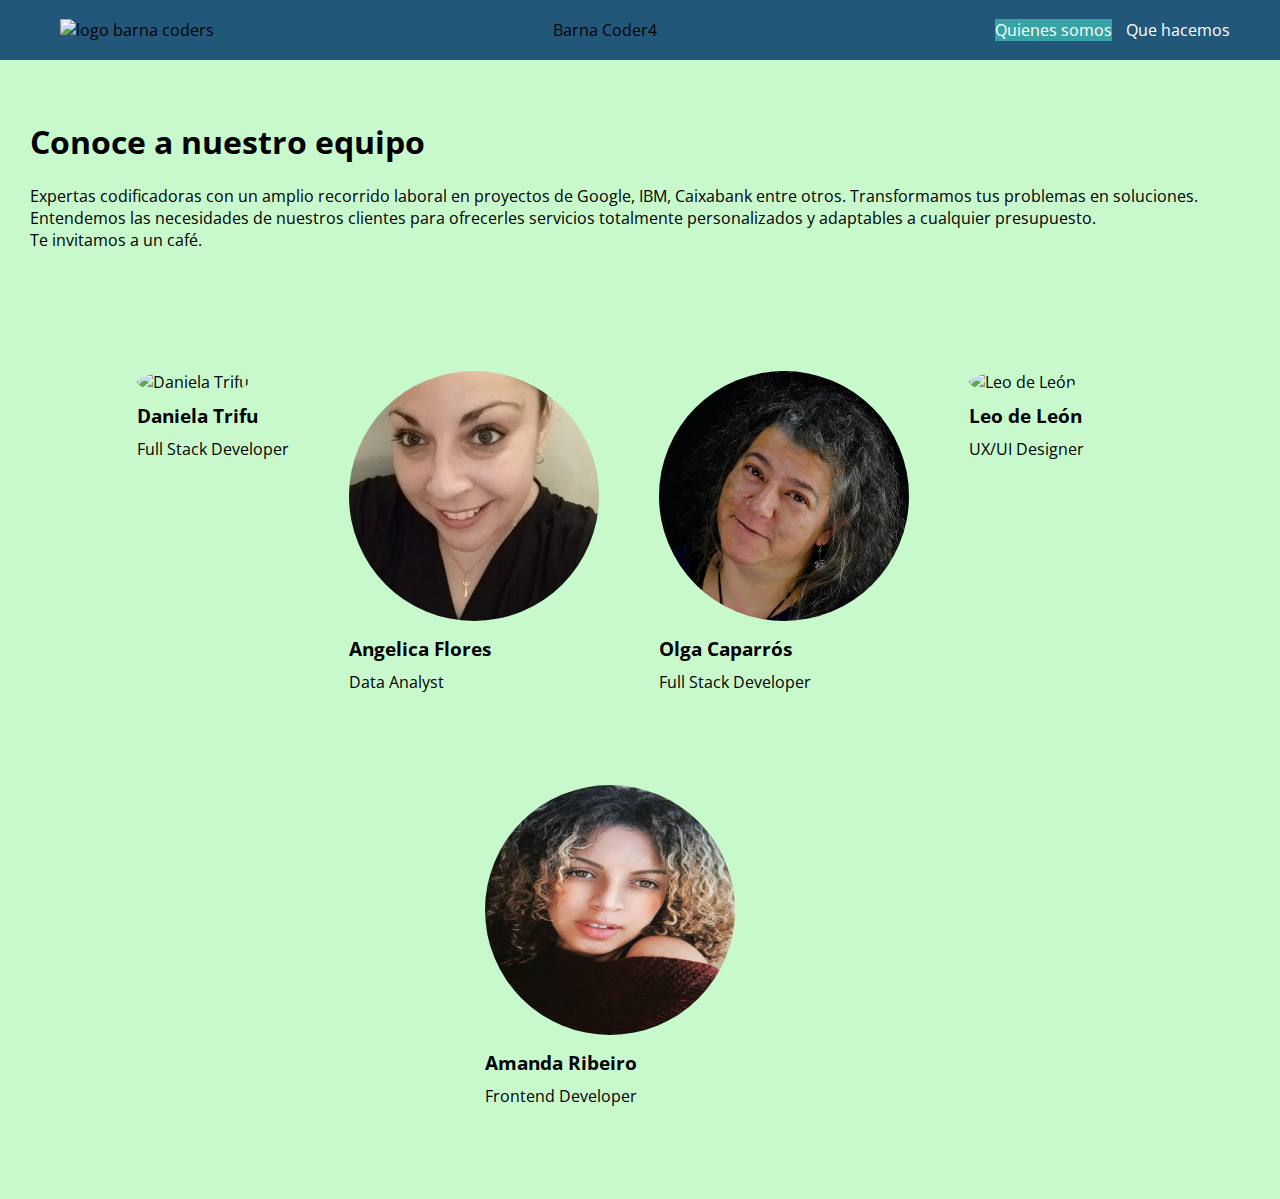
==== index.html @ 10e677a1 "nombre grupo fallido" ====
<!DOCTYPE html>
<html lang="es">

<head>
    <title>Barna coders4</title>
    <meta charset="UTF-8">
    <meta name="viewport" content="width=device-width, initial-scale=1.0">
    <meta http-equiv="Content-Type" content="text/html;charset=UTF-8">
    <link rel="stylesheet" href="Style.css">
    <link rel="preconnect" href="https://fonts.gstatic.com">
    <link href="https://fonts.googleapis.com/css2?family=Open+Sans&display=swap" rel="stylesheet">
    <script src="https://kit.fontawesome.com/9fef65b42c.js" crossorigin="anonymous">
    </script>
</head>

<body>
<header>
    <img class="logo" alt="logo barna coders" src="https://i.pinimg.com/originals/ea/5e/b5/ea5eb5d1ce9b44cc23c1528d5fdbd3b2.jpg">
    <aside>Barna Coder4</aside>

    <nav>
        <ul class="nav_link">
            <li><a class="active" href="index.html">Quienes somos</a></li>
            <li><a href="#">Que hacemos</a></li>
        </ul>
    </nav>
    <!--    <nav class="menu burger">-->
    <!--        <svg xmlns="http://www.w3.org/2000/svg" width="24" height="16">-->
    <!--            <g fill="#eeebdd" fill-rule="evenodd">-->
    <!--                <path d="M0 0h24v2H0zM0 7h24v2H0zM0 14h24v2H0z" />-->
    <!--            </g>-->
    <!--        </svg>-->
    <!--    </nav>-->
</header>
<!--content-->
<div class="content">
    <h1>Conoce a nuestro equipo</h1>
    <br>
    <p>Expertas codificadoras con un amplio recorrido laboral en proyectos de Google, IBM, Caixabank entre otros. Transformamos tus problemas en soluciones. Entendemos las necesidades de nuestros clientes para ofrecerles servicios totalmente personalizados y adaptables a cualquier presupuesto.
        <br>Te invitamos a un cafe&#769;.</p>
    <!--    card team-->
    <div class="cards">
        <!--Daniela Trifu-->
        <div class="card"><img src="assets/13.jpg" alt="Daniela Trifu" class="cardimg">
            <h3 class="cardname">Daniela Trifu</h3>
            <p class="cardposition"> Full Stack Developer </p>
            <a href="https://www.linkedin.com/in/daniela-trifu/" target="_blank"> <i class="fa fa-linkedin">
            </i> </a>
            <a href="https://github.com/superco-art" target="_blank"> <i class="fab fa-github" >
            </i> </a>
        </div>
        <!--Angelica Flores-->
        <div class="card"><img src="assets/14.jpg" alt="Angelica Flores" class="cardimg">
            <h3 class="cardname">Angelica Flores</h3>
            <p class="cardposition"> Data Analyst </p>
            <a href="https://www.linkedin.com/in/angie-flower" target="_blank" > <i class="fa fa-linkedin">
            </i> </a>
            <a href="https://github.com/AngieFlower" target="_blank"> <i class="fab fa-github">
            </i> </a>
        </div>
        <!--Olga Caparrós-->
        <div class="card"><img src="assets/olga.jpg" alt="Olga Caparrós" class="cardimg">
            <h3 class="cardname">Olga Caparrós</h3>
            <p class="cardposition"> Full Stack Developer </p>
            <a href="http://www.linkedin.com/in/olgacaparrósfemtech" target="_blank"> <i class="fa fa-linkedin">
            </i> </a>
            <a href="https://github.com/OlgaFemTech1" target="_blank"> <i class="fab fa-github">
            </i> </a>
        </div>
        <!--Leo de León-->
        <div class="card"><img src="assets/leo.jpg" alt="Leo de León" class="cardimg">
            <h3 class="cardname">Leo de León</h3>
            <p class="cardposition"> UX/UI Designer
            </p>
            <a href="https://www.linkedin.com/in/leonoradeleonivina/" target="_blank" > <i class="fa fa-linkedin">
            </i> </a>
            <a href="https://github.com/leobarna" target="_blank"> <i class="fab fa-github">
            </i> </a>
        </div>
        <!--Amanda Ribeiro-->
        <div class="card"><img src="assets/amanda.jpg" alt="Amanda Ribeiro" class="cardimg">
            <h3 class="cardname">Amanda Ribeiro </h3>
            <p class="cardposition"> Frontend Developer   </p>
            <a href="https://www.linkedin.com/in/ribeiro-amanda99" target="_blank"> <i class="fa fa-linkedin">
            </i> </a>
            <a href="https://github.com/ribeirohh" target="_blank"> <i class="fab fa-github">
            </i> </a>
        </div>
    </div>
</div>
</body>

</html>
---- Style.css ----
/*body {*/
/*    background-color: darkseagreen;*/
/*}*/
/*!*.img-logo {*!*/
/*!*    width: 50px;*!*/
/*!*    height: 50px;*!*/
/*!*    border: 2px solid red;*!*/
/*!*    border-radius: 10px;*!*/
/*!*    box-shadow: 5px 10px;*!*/

/*!*}*!*/
/*!*nav{*!*/
/*!*    display: flex; flex-direction: row;*!*/
/*!*    justify-content: space-between;*!*/


/*!*}*!*/
/*!*ul {*!*/
/*!*    list-style-type: none;*!*/

/*!*}*!*/
/*!*li {*!*/
/*!*    display: inline-block;*!*/

/*!*}*!*/
/*h1{*/
/*    font-size: medium;*/
/*    color: darkblue;*/

/*    }*/
/*p{*/
/*    font-size: small;*/
/*    color: mediumblue;*/
/*}*/
/*!* .card {*/
/*    width: 250px;*/
/*    height: 250px;*/
/*    text-align: center;*/
/*}*/
/*div image {*/
/*    height: 250px;*/
/*    width: 250px;*/
/*    overflow: hidden;*/
/*}*/
/*.image {*/
/*    border-radius: 50%;*/
/*    align-items:center;*/
/*    height: 250px;*/
/*    width: 250px;*/
/*} *!*/
/*.card {*/
/*    width: 350px;*/
/*    height: auto;*/
/*    text-align: center;*/
/*}*/

/*img{*/
/*    border-radius: 50%;*/
/*    width: 250px;*/
/*    height: auto;*/
/*}*/
*{
    font-family: 'Open Sans', sans-serif;
    box-sizing: border-box;
    margin: 0;
    padding: 0;
}
body{
    background-color:#c7f9cc;
}
/*header*/
header{
    display: flex;
    justify-content: space-between;
    align-items: center;
    background-color: #22577A;
    height: 60px;
    padding: 0 40px;
}
.nav_link li{
    display:inline-block;
    margin-right: 10px;
}
li, a, h2{
    font-size:16px;
    color: white;
    text-decoration: none;
    list-style: none;
}

header .active {
    background-color: #38A3A5;
}
header a:hover:not(.active) {
    background-color: #38A3A5;
    opacity: 0.5;
}
img.logo {
    max-width: 80%;
    max-height: 80%;
    margin-left: 20px;
}
.{
    float: left
    margin-right: 20px  ;
}




/*contenido*/
.content {
    max-width: auto;
    margin-right: auto;
    margin-left: auto;
    padding: 60px 30px;
}
.cards{
    display: flex;
    justify-content: center;
    flex-wrap: wrap;
    margin-top: 60px;
}
.card {
    margin-right: 60px;
        margin-top: 60px;
}
.card .cardimg{
    height: 250px;
    width: 250px;
    border-radius: 50%;
}
.imgcard{
    max-width: 100%;
    max-height: 100%;
}
.cardname{
    margin-top: 10px;
}
.cardposition{
    padding:  10px 0 10px 0;
}
.fa-linkedin,.fa-github{
    color: black;
    margin-right: 5px;
}
@media (min-width: 548px){

}
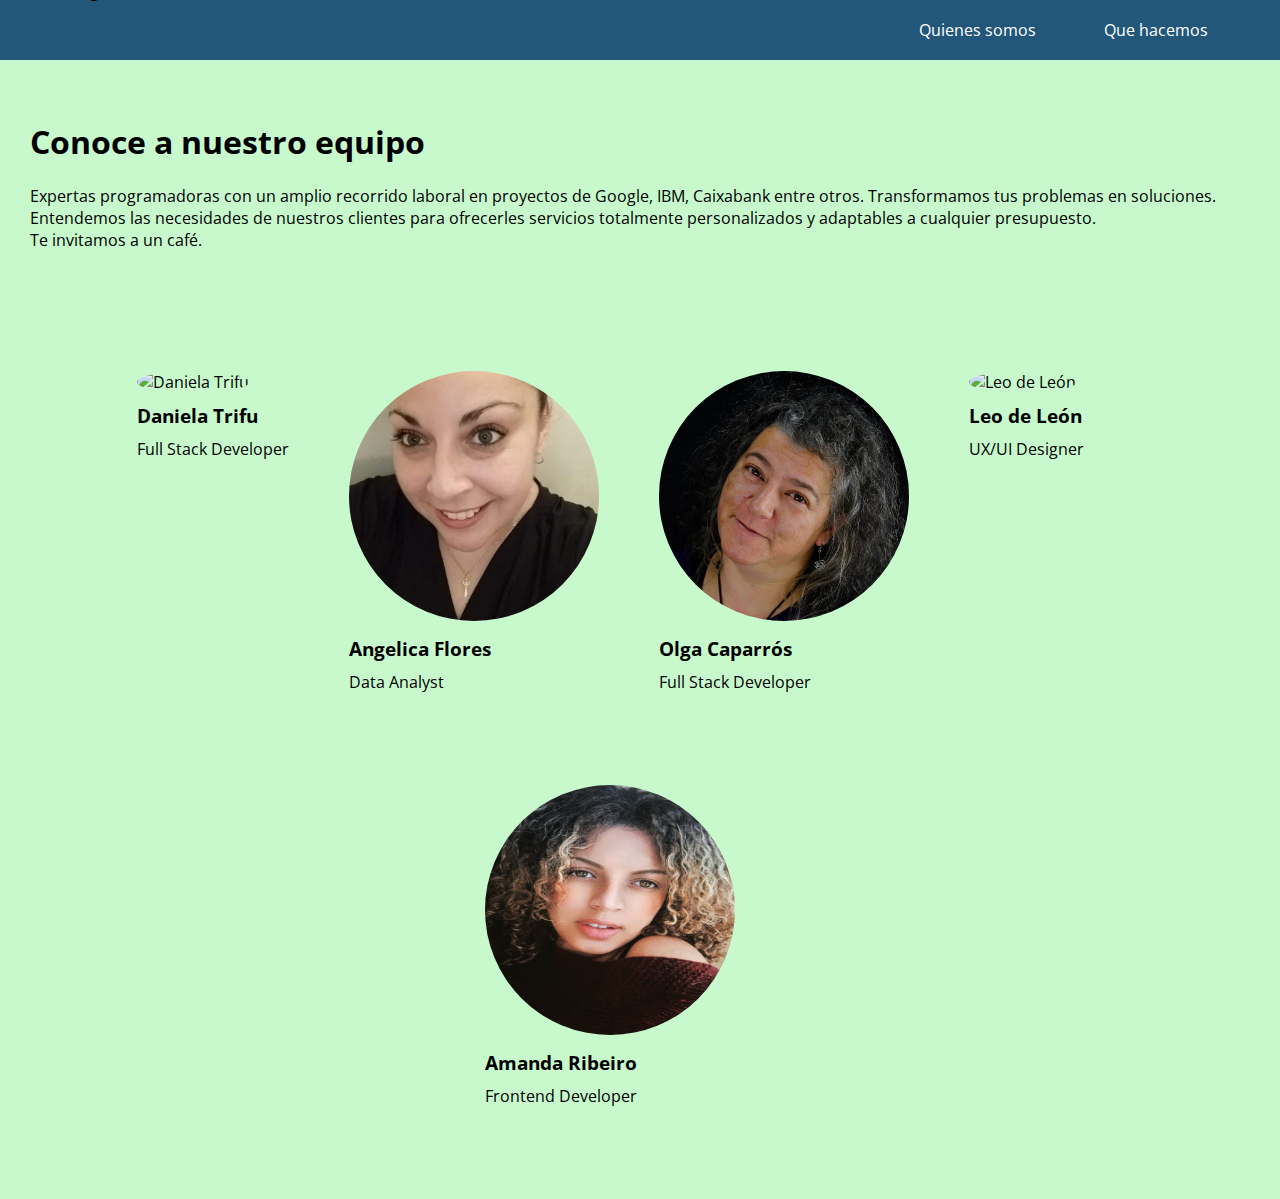
==== commit df86423b: "cambios leo" ====
--- a/index.html
+++ b/index.html
@@ -16,28 +16,28 @@
 
 <body>
 <header>
-    <img class="logo" alt="logo barna coders" src="https://i.pinimg.com/originals/ea/5e/b5/ea5eb5d1ce9b44cc23c1528d5fdbd3b2.jpg">
-    <aside>Barna Coder4</aside>
+    <img class="logo" alt="logo barna coders" src="assets/barnalogo.svg">
+
 
     <nav>
         <ul class="nav_link">
             <li><a class="active" href="index.html">Quienes somos</a></li>
-            <li><a href="#">Que hacemos</a></li>
+            <li><a class="active" href="quehacemos.html">Que hacemos</a></li>
         </ul>
     </nav>
-    <!--    <nav class="menu burger">-->
-    <!--        <svg xmlns="http://www.w3.org/2000/svg" width="24" height="16">-->
-    <!--            <g fill="#eeebdd" fill-rule="evenodd">-->
-    <!--                <path d="M0 0h24v2H0zM0 7h24v2H0zM0 14h24v2H0z" />-->
-    <!--            </g>-->
-    <!--        </svg>-->
-    <!--    </nav>-->
+<!--        <nav class="menu burger">-->
+<!--            <svg xmlns="http://www.w3.org/2000/svg" width="24" height="16">-->
+<!--                <g fill="#eeebdd" fill-rule="evenodd">-->
+<!--                    <path d="M0 0h24v2H0zM0 7h24v2H0zM0 14h24v2H0z" />-->
+<!--                </g>-->
+<!--            </svg>-->
+<!--        </nav>-->
 </header>
 <!--content-->
 <div class="content">
     <h1>Conoce a nuestro equipo</h1>
     <br>
-    <p>Expertas codificadoras con un amplio recorrido laboral en proyectos de Google, IBM, Caixabank entre otros. Transformamos tus problemas en soluciones. Entendemos las necesidades de nuestros clientes para ofrecerles servicios totalmente personalizados y adaptables a cualquier presupuesto.
+    <p>Expertas programadoras con un amplio recorrido laboral en proyectos de Google, IBM, Caixabank entre otros. Transformamos tus problemas en soluciones. Entendemos las necesidades de nuestros clientes para ofrecerles servicios totalmente personalizados y adaptables a cualquier presupuesto.
         <br>Te invitamos a un cafe&#769;.</p>
     <!--    card team-->
     <div class="cards">
--- a/Style.css
+++ b/Style.css
@@ -1,69 +1,13 @@
-/*body {*/
-/*    background-color: darkseagreen;*/
-/*}*/
-/*!*.img-logo {*!*/
-/*!*    width: 50px;*!*/
-/*!*    height: 50px;*!*/
-/*!*    border: 2px solid red;*!*/
-/*!*    border-radius: 10px;*!*/
-/*!*    box-shadow: 5px 10px;*!*/
-
-/*!*}*!*/
-/*!*nav{*!*/
-/*!*    display: flex; flex-direction: row;*!*/
-/*!*    justify-content: space-between;*!*/
-
-
-/*!*}*!*/
-/*!*ul {*!*/
-/*!*    list-style-type: none;*!*/
-
-/*!*}*!*/
-/*!*li {*!*/
-/*!*    display: inline-block;*!*/
-
-/*!*}*!*/
-/*h1{*/
-/*    font-size: medium;*/
-/*    color: darkblue;*/
-
-/*    }*/
-/*p{*/
-/*    font-size: small;*/
-/*    color: mediumblue;*/
-/*}*/
-/*!* .card {*/
-/*    width: 250px;*/
-/*    height: 250px;*/
-/*    text-align: center;*/
-/*}*/
-/*div image {*/
-/*    height: 250px;*/
-/*    width: 250px;*/
-/*    overflow: hidden;*/
-/*}*/
-/*.image {*/
-/*    border-radius: 50%;*/
-/*    align-items:center;*/
-/*    height: 250px;*/
-/*    width: 250px;*/
-/*} *!*/
-/*.card {*/
-/*    width: 350px;*/
-/*    height: auto;*/
-/*    text-align: center;*/
-/*}*/
-
-/*img{*/
-/*    border-radius: 50%;*/
-/*    width: 250px;*/
-/*    height: auto;*/
-/*}*/
+/*!* CSS HEX *!*/
+/*--blue-sapphire: #22577aff;*/
+/*--cadet-blue: #38a3a5ff;*/
+/*--medium-aquamarine: #57cc99ff;*/
+/*--light-green: #80ed99ff;*/
+/*--tea-green: #c7f9ccff;*/
 *{
     font-family: 'Open Sans', sans-serif;
     box-sizing: border-box;
     margin: 0;
-    padding: 0;
 }
 body{
     background-color:#c7f9cc;
@@ -79,9 +23,8 @@
 }
 .nav_link li{
     display:inline-block;
-    margin-right: 10px;
 }
-li, a, h2{
+li, a {
     font-size:16px;
     color: white;
     text-decoration: none;
@@ -89,41 +32,36 @@
 }
 
 header .active {
-    background-color: #38A3A5;
+    padding: 15px 32px;
+    transition-duration: 0.4s;
 }
-header a:hover:not(.active) {
-    background-color: #38A3A5;
+header a:hover {
+    background-color: #38a3a5ff;
     opacity: 0.5;
+    padding: 15px 32px;
 }
-img.logo {
-    max-width: 80%;
-    max-height: 80%;
+.logo {
     margin-left: 20px;
+    height: 100px;
 }
-.{
-    float: left
-    margin-right: 20px  ;
-}
-
-
-
 
 /*contenido*/
 .content {
-    max-width: auto;
+    width: auto;
     margin-right: auto;
     margin-left: auto;
     padding: 60px 30px;
 }
 .cards{
     display: flex;
-    justify-content: center;
+    justify-content:center;
     flex-wrap: wrap;
     margin-top: 60px;
+
 }
 .card {
     margin-right: 60px;
-        margin-top: 60px;
+    margin-top: 60px;
 }
 .card .cardimg{
     height: 250px;
@@ -144,6 +82,21 @@
     color: black;
     margin-right: 5px;
 }
+img.imagen2{ width:auto;
+    height: 400px;
+}
+
+/*que hacemos*/
+.servicios {
+    display:flex;
+    flex-direction: row;
+}
+.servicioimg {
+    width: 200px;
+    height: 200px;
+}
+/*responsive design*/
+.menu.burguer{
+}
 @media (min-width: 548px){
-
 }